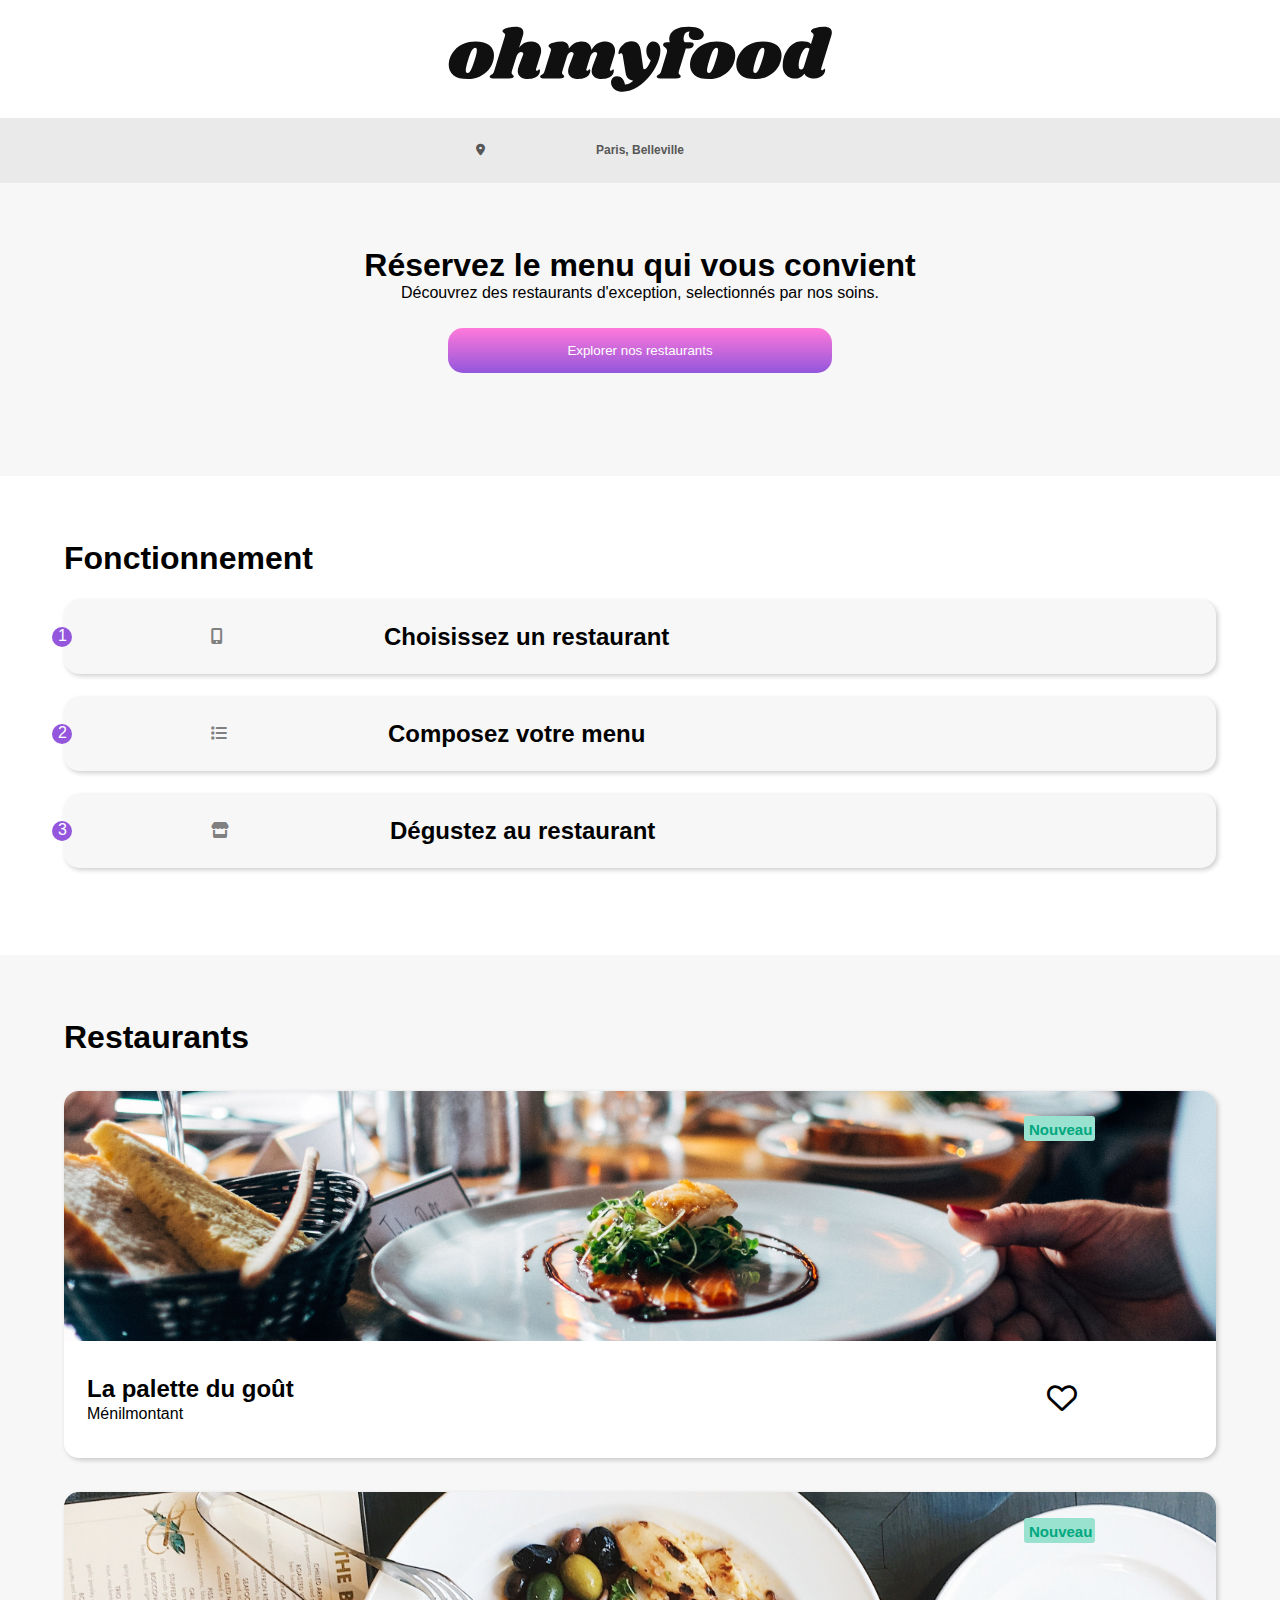
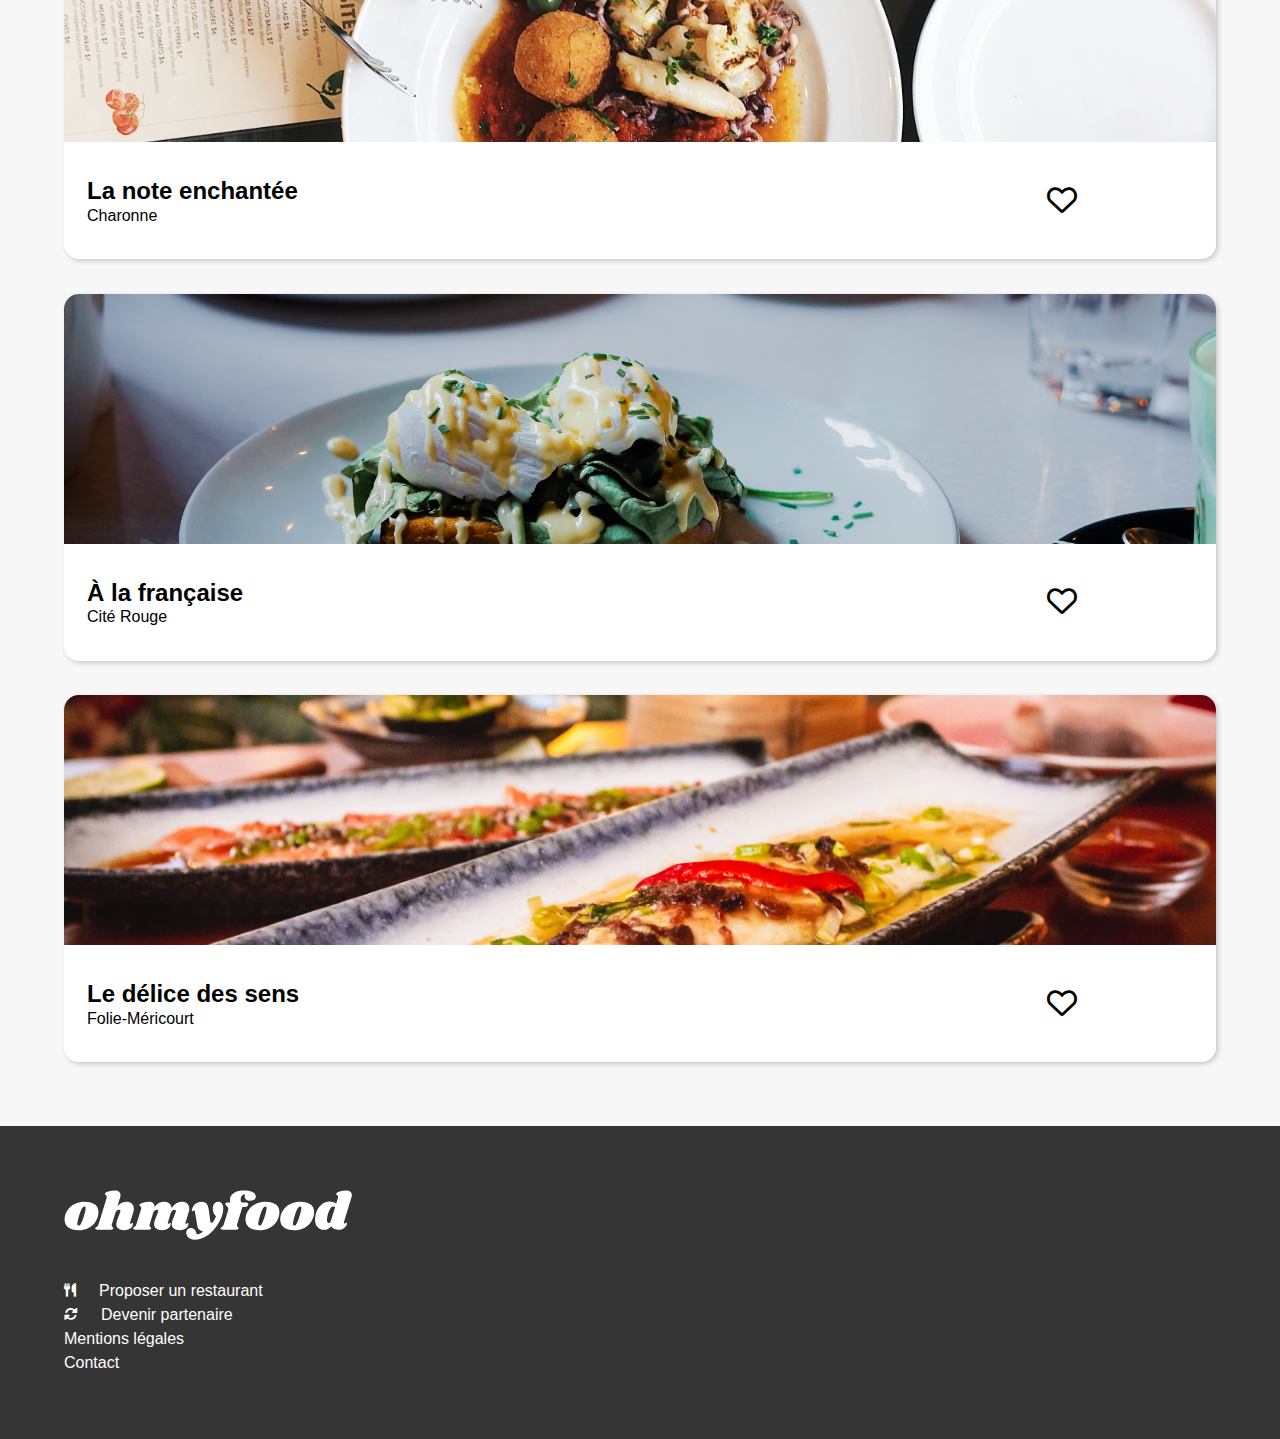
==== accueil.html @ 2ce2908b "Ajout de la V1 sans animation du projet" ====
<!DOCTYPE html>
<html>

<head>
    <meta charset="utf-8"/>
    <title>Omf</title>
    <link rel="stylesheet" type="text/css" href="styles_accueil.css">
    <link rel="stylesheet" href="https://cdnjs.cloudflare.com/ajax/libs/font-awesome/6.0.0/css/all.min.css" integrity="sha512-9usAa10IRO0HhonpyAIVpjrylPvoDwiPUiKdWk5t3PyolY1cOd4DSE0Ga+ri4AuTroPR5aQvXU9xC6qOPnzFeg==" crossorigin="anonymous" referrerpolicy="no-referrer"/>
</head>

<body>
    <header>
        <div class="header_logo">
            <img class="img_logo" src="./images/logo/ohmyfood@2x.svg" alt="Logo Oh my food !"/>
        </div>
    </header>    

    <main>
        
        <section class="bande_localisation">
            <span class="marqueur"><i id="pointeur" class="fa-solid fa-location-dot"></i></span>
            <h3 class="localisation">Paris, Belleville</h3>
        </section>

        <section class="exploration_restaurant">
            <h1 class="text_reservation">Réservez le menu qui vous convient</h1>
            <p class="text_decouvration">Découvrez des restaurants d'exception, selectionnés par nos soins.</p>
            <div class="position_bouton">
                <input type="submit" id="bouton" value="Explorer nos restaurants"/>
            </div>
        </section>

        <section class="fonctionnement">

            <h1>Fonctionnement</h1>
            
            <div class="ensemble_carte_fonctionnement">

                <div class="carte_fonctionnement">
                    <p class="numerotation">1</p>
                    <span class="picto_fonctionnement"><i class="fa-solid fa-mobile-screen-button"></i></span>
                    <h2 class="text_fonctionnement">Choisissez un restaurant</h2>
                </div>
        
                <div class="carte_fonctionnement">
                    <p class="numerotation">2</p>
                    <span class="picto_fonctionnement"><i class="fa-solid fa-list"></i></span>
                    <h2 class="text_fonctionnement">Composez votre menu</h2>    
                </div>
        
                <div class="carte_fonctionnement">
                    <p class="numerotation">3</p>
                    <span class="picto_fonctionnement"><i class="fa-sharp fa-solid fa-store"></i></span>
                    <h2 class="text_fonctionnement">Dégustez au restaurant</h2>
                </div>
            </div>

        </section>

        <section class="restaurant">

            <h1>Restaurants</h1>

            <a href="Palette_du_goût.html" class="card_restaurant">

                <img class="img_restaurant" src="./images/restaurants/jay-wennington-N_Y88TWmGwA-unsplash.jpg" alt="La palette du goût"/>
                <h3 class="nouveauté">Nouveau</h3>

                <div class="footer_card">

                    <div class="text_restaurant">
                        <h2 class="nom_restaurant">La palette du goût</h2>
                        <p>Ménilmontant</p>
                    </div>

                    <div class="like">
                        <span class="like_vide"><i class="fa-regular fa-heart"></i></span>
                        <span class="like_plein"><i class="fa-solid fa-heart"></i></span>
                    </div>

                </div>
            </a>

            

            <a href="La_note_enchantée.html"  class="card_restaurant">

                <img class="img_restaurant" src="./images/restaurants/stil-u2Lp8tXIcjw-unsplash.jpg" alt="La note enchantée"/>
                <h3 class="nouveauté">Nouveau</h3>

                <div class="footer_card">

                    <div class="text_restaurant">
                        <h2 class="nom_restaurant">La note enchantée</h2>
                        <p>Charonne</p>
                    </div>

                    <div class="like">
                        <span class="like_vide"><i class="fa-regular fa-heart"></i></span>
                        <span class="like_plein"><i class="fa-solid fa-heart"></i></span>
                    </div>

                </div>
            </a>

            <a href="La_française.html"  class="card_restaurant">
                <img class="img_restaurant" src="./images/restaurants/toa-heftiba-DQKerTsQwi0-unsplash.jpg" alt="À la française"/>
                <div class="footer_card">

                    <div class="text_restaurant">
                        <h2 class="nom_restaurant">À la française</h2>
                        <p>Cité Rouge</p>
                    </div>

                    <div class="like">
                        <span class="like_vide"><i class="fa-regular fa-heart"></i></span>
                        <span class="like_plein"><i class="fa-solid fa-heart"></i></span>
                    </div>

                </div>
            </a>

            <a href="Le_délice_des_sens.html"  class="card_restaurant">
                <img class="img_restaurant" src="./images/restaurants/louis-hansel-shotsoflouis-qNBGVyOCY8Q-unsplash.jpg" alt="Le délice des sens"/>
                <div class="footer_card">

                    <div class="text_restaurant">
                        <h2 class="nom_restaurant">Le délice des sens</h2>
                        <p>Folie-Méricourt</p>
                    </div>

                    <div class="like">
                        <span class="like_vide"><i class="fa-regular fa-heart"></i></span>
                        <span class="like_plein"><i class="fa-solid fa-heart"></i></span>
                    </div>

                </div>
            </a>

        </section>

    </main>

    <footer>

        <img class="img_logo_footer" src="./images/logo/ohmyfood@2x.svg" alt="logo Ohmyfood">

        <div class="text_footer">

            <div class="text_picto_foot">
                <span class="picto_foot"><i class="fa-solid fa-utensils"></i></span>
                <p>Proposer un restaurant</p>
            </div>
            
            <div class="text_picto_foot">
                <span class="picto_foot"><i class="fa-solid fa-rotate"></i></span>
                <p>Devenir partenaire</p>
            </div>
            
            <p>Mentions légales</p>
            <p>Contact</p>
        </div>

    </footer>

</body>
</html>
---- styles_accueil.css ----
*{
    font-family: 'roboto', sans-serif;
    margin:0;
    text-decoration: none;
}

p{
    font-weight: 200;
}

/*header*/
.header_logo{
    display: flex;
    justify-content: center;
    padding-bottom: 2%;
    box-shadow: 1px 1px 1px rgba(0,0,0,0.2);
}

.img_logo{
    width: 30%;
    padding-top: 2%;
}
/*fin header*/

/*main*/


/*Section Localisation*/
.bande_localisation{
    background-color: #EAEAEA;
    display: flex;
    justify-content: center;
    align-items: center;
}

.marqueur{
    margin-top: 0;
    font-size: 75%;
    color: #575757;
    position: absolute;
    padding-right: 25%;
}

.localisation{
    margin-top: 0;
    font-size: 75%;
    color: #575757;
    padding: 2% 0 2% 0;
}
/*Fin section localisation*/


/*Section exploration restaurant*/
.exploration_restaurant{
    background-color: #F7F7F7;
}

.text_reservation{
    display: flex;
    justify-content: center;
    padding: 5% 20% 0 20%;
    text-align: center;
}

.text_decouvration{
    display: flex;
    justify-content: center;
    padding: 0 16% 0 16%;
    text-align: center;
}

.position_bouton{
    display: flex;
    justify-content: center;
    padding: 2% 0 8% 0;
}

#bouton{
    border-radius: 15px;
    border: 0;
    width: 30%;
    padding: 1.2%;
    color: white;
    background: linear-gradient(#FF79DA, #9356DC);
    cursor: pointer;
}
/*Fin section exploration restaurant*/


/*Section fonctionnement*/
.fonctionnement{
    padding: 5%;
}

.ensemble_carte_fonctionnement{
    margin-top: 2%;
    display: flex;
    flex-direction: column;
}

.carte_fonctionnement{
    display: flex;
    background-color:#F7F7F7;
    border-radius: 15px;
    box-shadow: 2px 2px 5px rgba(0,0,0,0.2);
    width: 100%;
    align-items: center;
    margin-bottom: 2%;
}

.carte_fonctionnement:hover{
    background-color: #9356DC24;
    color:#9356DC;
}

.numerotation{
    border-radius: 100%;
    background-color: #9356DC;
    color: white;
    width: 20px;
    height: 20px;
    margin: 2% 0 2% -1%;
    text-align: center;
}

.picto_fonctionnement{
    padding: 2%;
    margin-left: 10%;
    margin-right: 10%;
    color:grey;
    transition: color 0.3s;
}

.picto_fonctionnement:hover{
    color:#9356DC;
}

.text_fonctionnement{
    padding: 2%;
    justify-content:center;
    color:black;
}
/*fin section fonctionnement*/

/*Section restaurant*/
.restaurant{
   background-color: #F7F7F7; 
   padding: 5%;
}

.card_restaurant{
    display: flex;
    flex-direction: column;
    margin-top: 3%;
    box-shadow: 2px 2px 5px rgba(0,0,0,0.2);
    border-radius: 15px;
}

.card_restaurant:hover{
    box-shadow: 0 8px 16px 0 rgba(0,0,0,0.2);
}

.nouveauté{
    background-color: #99E2D0;
    position: absolute;
    text-align: center;
    padding: 5px 3px 3px 5px;
    border-radius: 3px;
    font-size: 15px;
    color: #00a77e;
    margin: 2% 0 0 75%;
}

.img_restaurant{
    width: 100%;
    height: 250px;
    object-fit: cover;
    border-radius: 15px 15px 0 0;
}

.footer_card{
    display: flex;
    background-color: white;
    padding: 3% 0 3% 2%;
    border-radius: 0 0 15px 15px;
    align-items: center;
}

.text_restaurant{
    color: black;
}

.nom_restaurant{
    padding-bottom: 1%;
}

.like{
    color: black;
    position: absolute;
    margin-left: 75%;
}

.like_vide{
    font-size: 30px;
}

.like_vide:hover{
    visibility: hidden;
}

.like_plein{
    visibility: hidden;
    background: linear-gradient(#9356DC, #FF79DA);
    background-clip: border-box;
    -webkit-background-clip: text;
    -webkit-text-fill-color: transparent;
    font-size: 30px;
    margin-left: -53%;
}

.like_plein:hover{
    visibility: visible;
}
/*fin section restaurant*/
/*Fin main*/


/*footer*/
footer{
    background-color: #353535;
    padding: 5%;
}

.img_logo_footer{
    filter: brightness(17);
    width: 25%;
    padding-bottom: 3%;
}

.text_footer{
    display: flex;
    flex-direction: column;
    color: white;
    line-height: 150%;
}

.text_picto_foot{
    display: flex;
    text-align: center;
}

.picto_foot{
    color: white;
    font-size: 85%;
    padding-right: 2%;
}
/*fin footer*/
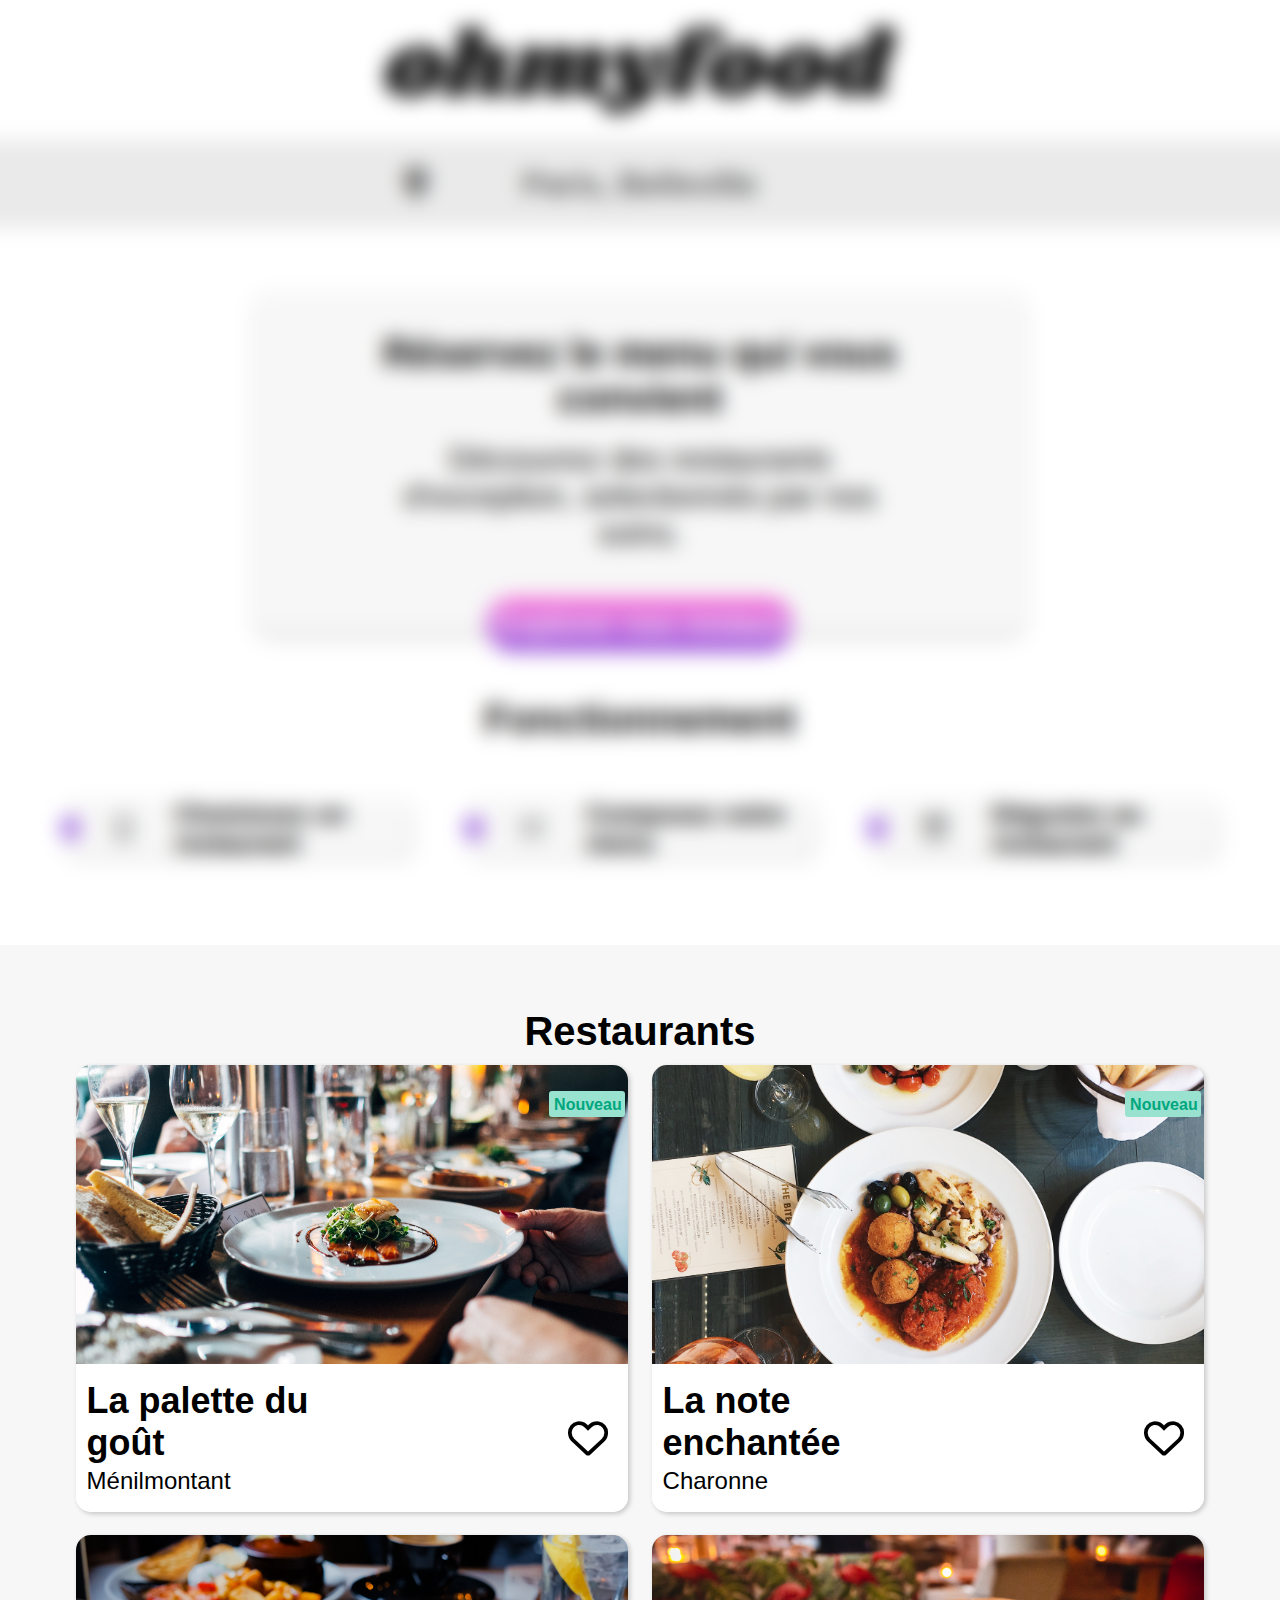
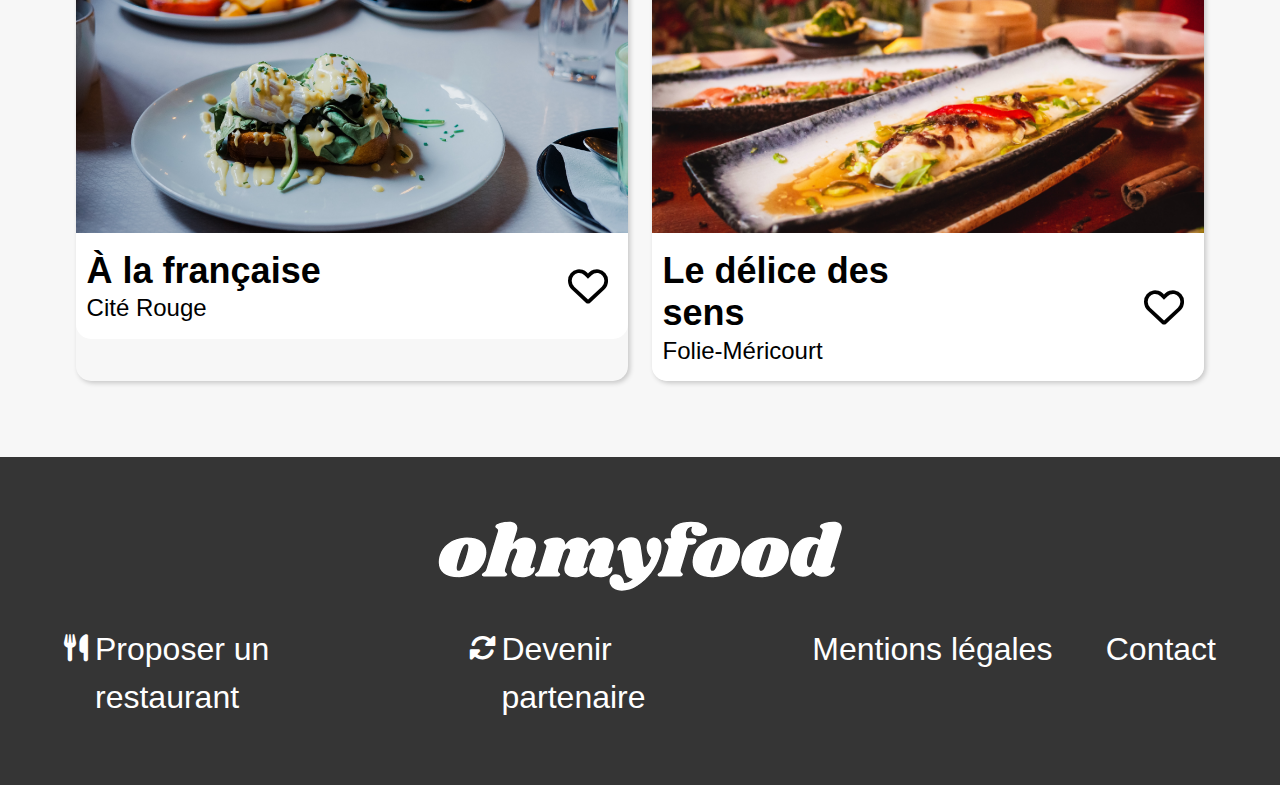
==== commit 29d6d2c4: "Merge pull request #1 from Silf2/animation" ====
--- a/accueil.html
+++ b/accueil.html
@@ -3,6 +3,8 @@
 
 <head>
     <meta charset="utf-8"/>
+    <meta http-equiv="X-UA-Compatible" content="IE=edge" />
+    <meta name="viewport" content="width=device-width, initial-scale=1.0" />
     <title>Omf</title>
     <link rel="stylesheet" type="text/css" href="styles_accueil.css">
     <link rel="stylesheet" href="https://cdnjs.cloudflare.com/ajax/libs/font-awesome/6.0.0/css/all.min.css" integrity="sha512-9usAa10IRO0HhonpyAIVpjrylPvoDwiPUiKdWk5t3PyolY1cOd4DSE0Ga+ri4AuTroPR5aQvXU9xC6qOPnzFeg==" crossorigin="anonymous" referrerpolicy="no-referrer"/>
@@ -16,6 +18,9 @@
     </header>    
 
     <main>
+        <div class="background_loader">
+            <div class="loader">Loading...</div>
+        </div>
         
         <section class="bande_localisation">
             <span class="marqueur"><i id="pointeur" class="fa-solid fa-location-dot"></i></span>
@@ -32,7 +37,7 @@
 
         <section class="fonctionnement">
 
-            <h1>Fonctionnement</h1>
+            <h1 class="titre_categorie">Fonctionnement</h1>
             
             <div class="ensemble_carte_fonctionnement">
 
@@ -42,7 +47,7 @@
                     <h2 class="text_fonctionnement">Choisissez un restaurant</h2>
                 </div>
         
-                <div class="carte_fonctionnement">
+                <div id="carte_fonctionnement_centrale">
                     <p class="numerotation">2</p>
                     <span class="picto_fonctionnement"><i class="fa-solid fa-list"></i></span>
                     <h2 class="text_fonctionnement">Composez votre menu</h2>    
@@ -59,83 +64,72 @@
 
         <section class="restaurant">
 
-            <h1>Restaurants</h1>
+            <h1 class="titre_categorie">Restaurants</h1>
 
-            <a href="Palette_du_goût.html" class="card_restaurant">
+            <div class="conteneur_carte_restaurant">
+                <div class="card_restaurant">
 
-                <img class="img_restaurant" src="./images/restaurants/jay-wennington-N_Y88TWmGwA-unsplash.jpg" alt="La palette du goût"/>
-                <h3 class="nouveauté">Nouveau</h3>
+                    <a href="Palette_du_goût.html" class="conteneur_img"><img class="img_restaurant" src="./images/restaurants/jay-wennington-N_Y88TWmGwA-unsplash.jpg" alt="La palette du goût"/></a>
+                    <h3 class="nouveauté">Nouveau</h3>
 
-                <div class="footer_card">
+                    <div class="footer_card">
 
-                    <div class="text_restaurant">
-                        <h2 class="nom_restaurant">La palette du goût</h2>
-                        <p>Ménilmontant</p>
+                        <a href="Palette_du_goût.html" class="text_restaurant">
+                            <h2 class="nom_restaurant">La palette du goût</h2>
+                            <p>Ménilmontant</p>
+                        </a>
+
+                        <span class="like"><i class="fa-regular fa-heart"></i></span>
                     </div>
+                </div>
 
-                    <div class="like">
-                        <span class="like_vide"><i class="fa-regular fa-heart"></i></span>
-                        <span class="like_plein"><i class="fa-solid fa-heart"></i></span>
+                    
+
+                <div  class="card_restaurant">
+
+                    <a href="La_note_enchantée.html" class="conteneur_img"><img class="img_restaurant" src="./images/restaurants/stil-u2Lp8tXIcjw-unsplash.jpg" alt="La note enchantée"/></a>
+                    <h3 class="nouveauté">Nouveau</h3>
+
+                    <div class="footer_card">
+
+                        <a href="La_note_enchantée.html" class="text_restaurant">
+                            <h2 class="nom_restaurant">La note enchantée</h2>
+                            <p>Charonne</p>
+                        </a>
+
+                        <span class="like"><i class="fa-regular fa-heart"></i></span>
                     </div>
+                </div>
+            </div>
 
+            <div class="conteneur_carte_restaurant">
+                <div class="card_restaurant">
+                        
+                    <a href="La_française.html" class="conteneur_img"><img class="img_restaurant" src="./images/restaurants/toa-heftiba-DQKerTsQwi0-unsplash.jpg" alt="À la française"/></a>
+                    <div class="footer_card">
+
+                        <a href="La_française.html" class="text_restaurant">
+                            <h2 class="nom_restaurant">À la française</h2>
+                            <p>Cité Rouge</p>
+                        </a>
+
+                        <span class="like"><i class="fa-regular fa-heart"></i></span>
+                    </div>
                 </div>
-            </a>
 
-            
+                <div  class="card_restaurant">
+                    <a href="Le_délice_des_sens.html"  class="conteneur_img"><img class="img_restaurant" src="./images/restaurants/louis-hansel-shotsoflouis-qNBGVyOCY8Q-unsplash.jpg" alt="Le délice des sens"/></a>
+                    <div class="footer_card">
 
-            <a href="La_note_enchantée.html"  class="card_restaurant">
+                        <a href="Le_délice_des_sens.html"  class="text_restaurant">
+                            <h2 class="nom_restaurant">Le délice des sens</h2>
+                            <p>Folie-Méricourt</p>
+                        </a>
 
-                <img class="img_restaurant" src="./images/restaurants/stil-u2Lp8tXIcjw-unsplash.jpg" alt="La note enchantée"/>
-                <h3 class="nouveauté">Nouveau</h3>
-
-                <div class="footer_card">
-
-                    <div class="text_restaurant">
-                        <h2 class="nom_restaurant">La note enchantée</h2>
-                        <p>Charonne</p>
+                        <span class="like"><i class="fa-regular fa-heart"></i></span>
                     </div>
-
-                    <div class="like">
-                        <span class="like_vide"><i class="fa-regular fa-heart"></i></span>
-                        <span class="like_plein"><i class="fa-solid fa-heart"></i></span>
-                    </div>
-
                 </div>
-            </a>
-
-            <a href="La_française.html"  class="card_restaurant">
-                <img class="img_restaurant" src="./images/restaurants/toa-heftiba-DQKerTsQwi0-unsplash.jpg" alt="À la française"/>
-                <div class="footer_card">
-
-                    <div class="text_restaurant">
-                        <h2 class="nom_restaurant">À la française</h2>
-                        <p>Cité Rouge</p>
-                    </div>
-
-                    <div class="like">
-                        <span class="like_vide"><i class="fa-regular fa-heart"></i></span>
-                        <span class="like_plein"><i class="fa-solid fa-heart"></i></span>
-                    </div>
-
-                </div>
-            </a>
-
-            <a href="Le_délice_des_sens.html"  class="card_restaurant">
-                <img class="img_restaurant" src="./images/restaurants/louis-hansel-shotsoflouis-qNBGVyOCY8Q-unsplash.jpg" alt="Le délice des sens"/>
-                <div class="footer_card">
-
-                    <div class="text_restaurant">
-                        <h2 class="nom_restaurant">Le délice des sens</h2>
-                        <p>Folie-Méricourt</p>
-                    </div>
-
-                    <div class="like">
-                        <span class="like_vide"><i class="fa-regular fa-heart"></i></span>
-                        <span class="like_plein"><i class="fa-solid fa-heart"></i></span>
-                    </div>
-
-                </div>
-            </a>
+            </div>
 
         </section>
 
--- a/styles_accueil.css
+++ b/styles_accueil.css
@@ -17,13 +17,88 @@
 }
 
 .img_logo{
-    width: 30%;
+    width: 50%;
     padding-top: 2%;
 }
 /*fin header*/
 
 /*main*/
 
+/*loading spinner*/
+.background_loader{
+    position: fixed;
+    top: 0;
+    bottom: 0;
+    left: 0;
+    right: 0;
+    z-index: 4;
+    backdrop-filter: blur(10px);
+    animation: disparition 3s;
+    animation-delay: 1.5s;
+    animation-fill-mode: forwards;
+}
+.loader {
+    color: #FF79DA;
+    font-size: 20px;
+    margin: 100px auto;
+    width: 1em;
+    height: 1em;
+    border-radius: 50%;
+    position: relative;
+    text-indent: -9999em;
+    -webkit-animation: load4 1.3s infinite linear;
+    animation: load4 1.3s infinite linear;
+    -webkit-transform: translateZ(0);
+    -ms-transform: translateZ(0);
+    transform: translateZ(0);
+    position:fixed;
+    top: 0;
+    bottom: 0;
+    left: 0;
+    right: 0;
+    z-index: 5;
+}
+
+  @keyframes disparition {
+    from{
+        opacity: 1;
+    }
+    
+    to{
+        opacity: 0;
+        display: none;
+        z-index: -1;
+    }
+  }
+
+  @keyframes load4 {
+    0%,
+    100% {
+      box-shadow: 0 -3em 0 0.2em, 2em -2em 0 0em, 3em 0 0 -1em, 2em 2em 0 -1em, 0 3em 0 -1em, -2em 2em 0 -1em, -3em 0 0 -1em, -2em -2em 0 0;
+    }
+    12.5% {
+      box-shadow: 0 -3em 0 0, 2em -2em 0 0.2em, 3em 0 0 0, 2em 2em 0 -1em, 0 3em 0 -1em, -2em 2em 0 -1em, -3em 0 0 -1em, -2em -2em 0 -1em;
+    }
+    25% {
+      box-shadow: 0 -3em 0 -0.5em, 2em -2em 0 0, 3em 0 0 0.2em, 2em 2em 0 0, 0 3em 0 -1em, -2em 2em 0 -1em, -3em 0 0 -1em, -2em -2em 0 -1em;
+    }
+    37.5% {
+      box-shadow: 0 -3em 0 -1em, 2em -2em 0 -1em, 3em 0em 0 0, 2em 2em 0 0.2em, 0 3em 0 0em, -2em 2em 0 -1em, -3em 0em 0 -1em, -2em -2em 0 -1em;
+    }
+    50% {
+      box-shadow: 0 -3em 0 -1em, 2em -2em 0 -1em, 3em 0 0 -1em, 2em 2em 0 0em, 0 3em 0 0.2em, -2em 2em 0 0, -3em 0em 0 -1em, -2em -2em 0 -1em;
+    }
+    62.5% {
+      box-shadow: 0 -3em 0 -1em, 2em -2em 0 -1em, 3em 0 0 -1em, 2em 2em 0 -1em, 0 3em 0 0, -2em 2em 0 0.2em, -3em 0 0 0, -2em -2em 0 -1em;
+    }
+    75% {
+      box-shadow: 0em -3em 0 -1em, 2em -2em 0 -1em, 3em 0em 0 -1em, 2em 2em 0 -1em, 0 3em 0 -1em, -2em 2em 0 0, -3em 0em 0 0.2em, -2em -2em 0 0;
+    }
+    87.5% {
+      box-shadow: 0em -3em 0 0, 2em -2em 0 -1em, 3em 0 0 -1em, 2em 2em 0 -1em, 0 3em 0 -1em, -2em 2em 0 0, -3em 0em 0 0, -2em -2em 0 0.2em;
+    }
+  }
+  /*fin loading spinner*/
 
 /*Section Localisation*/
 .bande_localisation{
@@ -35,15 +110,14 @@
 
 .marqueur{
     margin-top: 0;
-    font-size: 75%;
     color: #575757;
     position: absolute;
-    padding-right: 25%;
+    padding-right: 35%;
 }
 
 .localisation{
     margin-top: 0;
-    font-size: 75%;
+    font-size: 100%;
     color: #575757;
     padding: 2% 0 2% 0;
 }
@@ -58,7 +132,7 @@
 .text_reservation{
     display: flex;
     justify-content: center;
-    padding: 5% 20% 0 20%;
+    padding: 5% 20% 2% 20%;
     text-align: center;
 }
 
@@ -78,11 +152,17 @@
 #bouton{
     border-radius: 15px;
     border: 0;
-    width: 30%;
+    width: 45%;
     padding: 1.2%;
     color: white;
     background: linear-gradient(#FF79DA, #9356DC);
     cursor: pointer;
+    transform: scale(1);
+    transition: transform 400ms;
+}
+
+#bouton:hover{
+    transform: scale(1.15);
 }
 /*Fin section exploration restaurant*/
 
@@ -98,7 +178,7 @@
     flex-direction: column;
 }
 
-.carte_fonctionnement{
+.carte_fonctionnement, #carte_fonctionnement_centrale{
     display: flex;
     background-color:#F7F7F7;
     border-radius: 15px;
@@ -108,7 +188,7 @@
     margin-bottom: 2%;
 }
 
-.carte_fonctionnement:hover{
+.carte_fonctionnement:hover, #carte_fonctionnement_centrale:hover{
     background-color: #9356DC24;
     color:#9356DC;
 }
@@ -131,13 +211,17 @@
     transition: color 0.3s;
 }
 
-.picto_fonctionnement:hover{
+.carte_fonctionnement:hover .picto_fonctionnement{
     color:#9356DC;
+}
+
+#carte_fonctionnement_centrale:hover .picto_fonctionnement{
+    color: #9356DC;
 }
 
 .text_fonctionnement{
     padding: 2%;
-    justify-content:center;
+    font-size: 100%;
     color:black;
 }
 /*fin section fonctionnement*/
@@ -166,14 +250,18 @@
     text-align: center;
     padding: 5px 3px 3px 5px;
     border-radius: 3px;
-    font-size: 15px;
+    font-size: 65%;
     color: #00a77e;
     margin: 2% 0 0 75%;
 }
 
+.conteneur_img{
+    margin-bottom: -1%;
+}
+
 .img_restaurant{
     width: 100%;
-    height: 250px;
+    height: 150px;
     object-fit: cover;
     border-radius: 15px 15px 0 0;
 }
@@ -184,6 +272,8 @@
     padding: 3% 0 3% 2%;
     border-radius: 0 0 15px 15px;
     align-items: center;
+    justify-content: space-between;
+    font-size: 80%;
 }
 
 .text_restaurant{
@@ -194,33 +284,36 @@
     padding-bottom: 1%;
 }
 
-.like{
-    color: black;
-    position: absolute;
-    margin-left: 75%;
-}
-
-.like_vide{
-    font-size: 30px;
-}
-
-.like_vide:hover{
-    visibility: hidden;
-}
-
-.like_plein{
-    visibility: hidden;
+.fa-heart::before {
+    background: black;
+    background-clip: border-box;
+    -webkit-background-clip: text;
+    -webkit-text-fill-color: transparent;
+    font-size: 25px;
+    position: relative;
+    right: 50%;
+}
+
+.fa-heart::after{
+    content: "\f004";
     background: linear-gradient(#9356DC, #FF79DA);
     background-clip: border-box;
     -webkit-background-clip: text;
     -webkit-text-fill-color: transparent;
-    font-size: 30px;
-    margin-left: -53%;
-}
-
-.like_plein:hover{
+    cursor: pointer;
+    font-weight: bold;
+    height: 0%;
+    right: 8.35%;
+    font-size: 25px;
+    position: absolute;
+    transition: all 2s;
+}
+
+.fa-heart:hover::after {
+    height: 10%;
     visibility: visible;
 }
+
 /*fin section restaurant*/
 /*Fin main*/
 
@@ -233,7 +326,7 @@
 
 .img_logo_footer{
     filter: brightness(17);
-    width: 25%;
+    width: 50%;
     padding-bottom: 3%;
 }
 
@@ -254,4 +347,278 @@
     font-size: 85%;
     padding-right: 2%;
 }
-/*fin footer*/+/*fin footer*/
+
+/*disposition desktop*/
+@media screen and (min-width:992px){
+
+    /*header*/ 
+    .img_logo{
+        width: 40%;
+    }
+
+    /*main*/
+
+    .loader{
+        font-size: 400%;
+        margin-top: 20%;
+    }
+
+    /*bande localisation*/
+    .marqueur{
+        font-size: 200%;
+    }
+    
+    .localisation{
+        font-size: 200%;
+    }
+    /*fin bande localisation*/
+
+    /*section exploration*/
+    .exploration_restaurant{
+        margin: 5% 20% 0 20%;
+        border-radius: 15px;
+        box-shadow: 0 4px 8px 0 rgba(0,0,0,0.2);
+    }
+
+    .text_reservation{
+        font-size: 250%;
+        padding: 5% 10% 0 10%;
+    }
+
+    .text_decouvration{
+        font-size: 200%;
+        padding: 0 15% 0 15%;
+        margin-top: 20px;
+        margin-bottom: 30px;
+    }
+
+    #bouton{
+        border-radius: 40px;
+        width: 40%;
+        font-size: 200%;
+        margin-bottom: -2.5%;
+    }
+
+    .position_bouton{
+        padding-bottom: 0;
+    }
+    /*fin section exploration*/
+
+    /*section fonctionnement*/
+    .titre_categorie{
+        font-size: 250%;
+        text-align: center;
+    }
+
+    .ensemble_carte_fonctionnement{
+        flex-direction: row;
+        margin-top: 5%;
+    }
+
+    #carte_fonctionnement_centrale{
+        margin-left: 5%;
+        margin-right: 5%;
+    }
+
+    .picto_fonctionnement{
+        font-size: 160%;
+        padding-left: 0;
+    }
+
+    .text_fonctionnement{
+        padding: 0;
+        font-size: 160%;
+    }
+
+    .numerotation{
+        width: 25px;
+        height: 25px;
+        font-size: 135%;
+    }
+    /*fin section fonctionnement*/
+
+    /*section restaurants*/
+
+    .conteneur_carte_restaurant{
+        display: flex;
+    }
+
+    .img_restaurant{
+        height: 300px;
+    }
+    .card_restaurant{
+        width: 50%;
+        margin: 1%;
+    }
+
+    .fa-heart::before{
+        font-size: 40px;
+    }
+
+    .fa-heart::after{
+        font-size: 40px;
+        right: unset;
+        margin-left: -3.15%;
+    }
+
+    .nouveauté{
+        margin-left: 37%;
+        font-size: 100%;
+    }
+
+    .text_restaurant{
+        font-size: 150%;
+    }
+
+    .like{
+        margin-left: 40%;
+    }
+
+    .footer_card{
+        font-size: 100%;
+    }
+    /*fin section restaurants*/
+    /*fin main*/
+
+    /*footer*/
+    .img_logo_footer{
+        display: flex;
+        margin: auto;
+        width: 35%;
+    }
+
+    .text_footer{
+        flex-direction: row;
+        justify-content: space-between;
+        font-size: 200%;
+    }
+
+    .text_picto_foot{
+        text-align: unset;
+    }
+    /*fin footer*/
+}
+
+/*disposition tablette*/
+@media screen and (min-width:768px) and (max-width:992px){
+
+        /*main*/
+
+        .loader{
+            font-size: 300%;
+            margin-top: 20%;
+        }
+    
+        /*bande localisation*/
+        .marqueur{
+            font-size: 150%;
+        }
+        
+        .localisation{
+            font-size: 150%;
+        }
+        /*fin bande localisation*/
+    
+        /*section exploration*/
+        .exploration_restaurant{
+            margin: 5% 20% 0 20%;
+            border-radius: 15px;
+            box-shadow: 0 4px 8px 0 rgba(0,0,0,0.2);
+        }
+    
+        .text_reservation{
+            font-size: 200%;
+            padding: 5% 10% 0 10%;
+        }
+    
+        .text_decouvration{
+            font-size: 150%;
+            padding: 0 9% 0 9%;
+            margin-top: 20px;
+            margin-bottom: 30px;
+        }
+    
+        #bouton{
+            border-radius: 40px;
+            width: 50%;
+            font-size: 135%;
+            margin-bottom: -2.5%;
+        }
+    
+        .position_bouton{
+            padding-bottom: 0;
+        }
+        /*fin section exploration*/
+    
+        /*section fonctionnement*/
+        .titre_categorie{
+            font-size: 235%;
+            text-align: center;
+        }
+    
+        .ensemble_carte_fonctionnement{
+            flex-direction: row;
+            margin-top: 5%;
+        }
+    
+        #carte_fonctionnement_centrale{
+            margin-left: 5%;
+            margin-right: 5%;
+        }
+    
+        .picto_fonctionnement{
+            font-size: 160%;
+            padding-left: 0;
+        }
+    
+        .text_fonctionnement{
+            padding: 0;
+            font-size: 125%;
+        }
+    
+        .numerotation{
+            width: 35px;
+            height: 25px;
+            font-size: 135%;
+        }
+        /*fin section fonctionnement*/
+
+        /*section restaurant*/
+        .img_restaurant{
+            height: 250px;
+        }
+
+        .footer_card{
+            font-size: 100%;
+        }
+        .text_restaurant{
+            font-size: 140%;
+        }
+
+        .fa-heart::before{
+            font-size: 40px;
+        }
+
+        .fa-heart::after{
+            right: 7.55%;
+            font-size: 40px;
+        }
+
+        .nouveauté{
+            font-size: 120%;
+            margin-left: 75%;
+        }
+        /*fin section restaurant*/
+        /*fin main*/
+
+        /*footer*/
+        .img_logo_footer{
+            width: 35%;
+        }
+
+        .text_footer{
+            font-size: 150%;
+        }
+        /*fin footer*/
+}